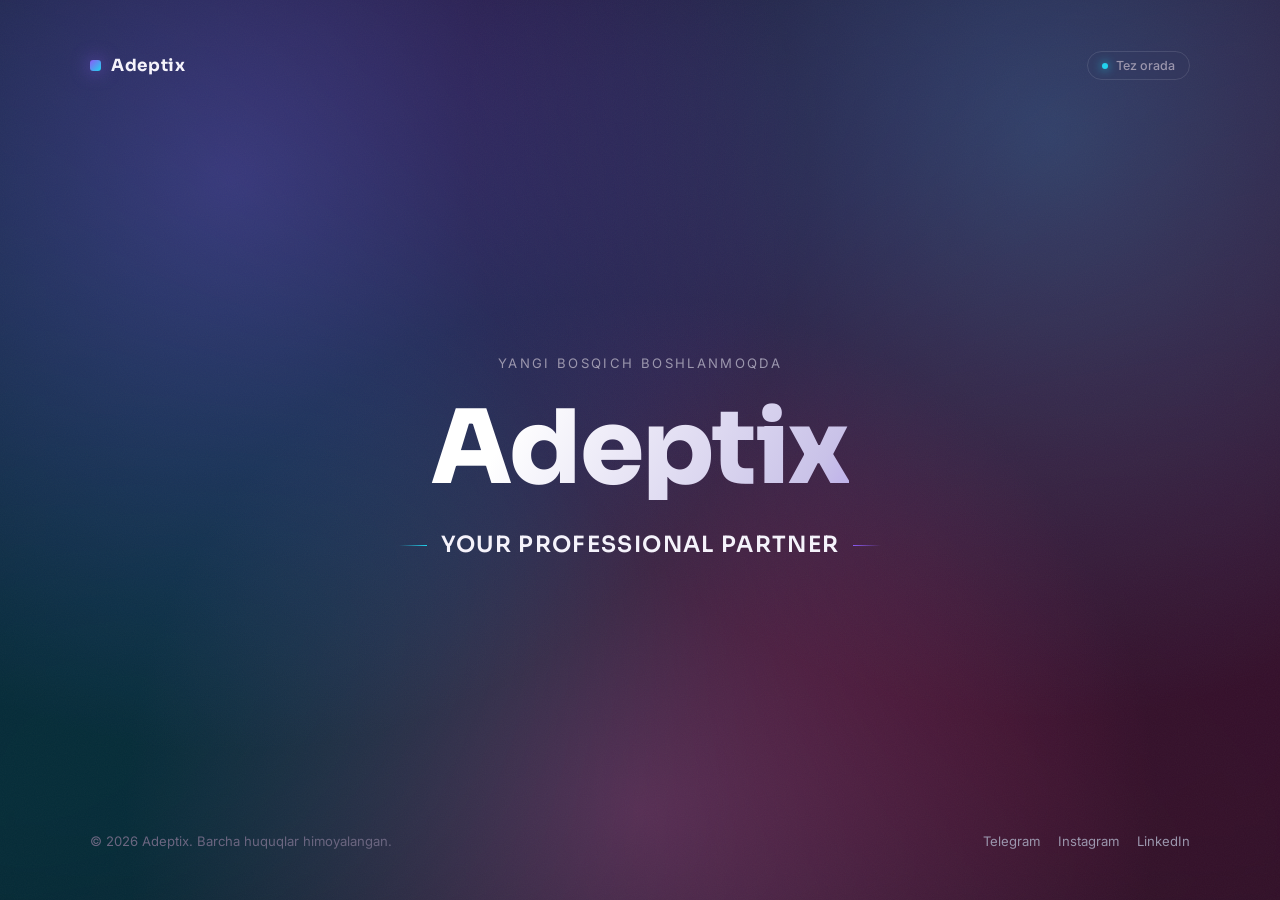
==== coming-soon.html @ 7b070b19 "Shohruh Rasulov shaxsiy sahifasi - asosiy sahifa; coming-soon.html saqlab qolindi" ====
<!DOCTYPE html>
<html lang="uz">
<head>
<meta charset="UTF-8">
<meta name="viewport" content="width=device-width, initial-scale=1.0">
<title>Adeptix — Tez orada</title>
<meta name="description" content="Adeptix — Your Professional Partner. Tez orada ishga tushadi.">
<link rel="preconnect" href="https://fonts.googleapis.com">
<link rel="preconnect" href="https://fonts.gstatic.com" crossorigin>
<link href="https://fonts.googleapis.com/css2?family=Sora:wght@400;600;700;800&family=Inter:wght@400;500;600&display=swap" rel="stylesheet">
<style>
  :root{
    --bg: #07060c;
    --bg-2: #0d0b16;
    --violet: #8b5cf6;
    --magenta: #ec4899;
    --cyan: #22d3ee;
    --ink: #f5f3fb;
    --muted: #9b96ad;
    --line: rgba(245,243,251,0.12);
  }

  *{ box-sizing:border-box; margin:0; padding:0; }

  html{ scroll-behavior:smooth; }

  body{
    background: var(--bg);
    color: var(--ink);
    font-family: 'Inter', sans-serif;
    min-height:100vh;
    overflow-x:hidden;
    position:relative;
  }

  /* ambient gradient mesh */
  .mesh{
    position:fixed;
    inset:0;
    z-index:0;
    overflow:hidden;
    background:
      radial-gradient(circle at 18% 20%, rgba(139,92,246,0.35), transparent 45%),
      radial-gradient(circle at 82% 15%, rgba(34,211,238,0.28), transparent 45%),
      radial-gradient(circle at 50% 90%, rgba(236,72,153,0.30), transparent 50%),
      var(--bg);
  }

  .mesh::before{
    content:"";
    position:absolute;
    inset:-20%;
    background: conic-gradient(from 0deg at 50% 50%, var(--violet), var(--magenta), var(--cyan), var(--violet));
    filter: blur(120px) saturate(140%);
    opacity:0.18;
    animation: spin 26s linear infinite;
  }

  @keyframes spin{
    to{ transform: rotate(360deg); }
  }

  .grain{
    position:fixed;
    inset:0;
    z-index:1;
    pointer-events:none;
    opacity:0.04;
    background-image:url("data:image/svg+xml,%3Csvg xmlns='http://www.w3.org/2000/svg' width='120' height='120'%3E%3Cfilter id='n'%3E%3CfeTurbulence type='fractalNoise' baseFrequency='0.9' numOctaves='2' stitchTiles='stitch'/%3E%3C/filter%3E%3Crect width='100%25' height='100%25' filter='url(%23n)'/%3E%3C/svg%3E");
  }

  .wrap{
    position:relative;
    z-index:2;
    min-height:100vh;
    display:flex;
    flex-direction:column;
    align-items:center;
    justify-content:space-between;
    padding: clamp(24px, 4vw, 56px);
  }

  header{
    width:100%;
    max-width:1100px;
    display:flex;
    align-items:center;
    justify-content:space-between;
  }

  .logo{
    font-family:'Sora', sans-serif;
    font-weight:700;
    font-size:1.05rem;
    letter-spacing:0.04em;
    display:flex;
    align-items:center;
    gap:10px;
  }

  .logo-mark{
    width:11px;
    height:11px;
    border-radius:3px;
    background: linear-gradient(135deg, var(--violet), var(--cyan));
    box-shadow: 0 0 18px rgba(139,92,246,0.7);
  }

  .status-pill{
    font-family:'Inter', sans-serif;
    font-size:0.78rem;
    font-weight:500;
    color: var(--muted);
    border:1px solid var(--line);
    border-radius:999px;
    padding:6px 14px;
    display:flex;
    align-items:center;
    gap:8px;
    backdrop-filter: blur(6px);
  }

  .dot{
    width:6px; height:6px;
    border-radius:50%;
    background: var(--cyan);
    box-shadow: 0 0 10px var(--cyan);
    animation: pulse 1.8s ease-in-out infinite;
  }

  @keyframes pulse{
    0%,100%{ opacity:1; transform:scale(1); }
    50%{ opacity:0.4; transform:scale(0.7); }
  }

  main{
    flex:1;
    display:flex;
    flex-direction:column;
    align-items:center;
    justify-content:center;
    text-align:center;
    max-width:780px;
    padding: 40px 0;
  }

  .eyebrow{
    font-size:0.82rem;
    letter-spacing:0.18em;
    text-transform:uppercase;
    color: var(--muted);
    margin-bottom:28px;
    opacity:0;
    animation: rise 0.8s ease forwards 0.1s;
  }

  h1{
    font-family:'Sora', sans-serif;
    font-weight:800;
    font-size: clamp(3rem, 10vw, 6.4rem);
    line-height:0.98;
    letter-spacing:-0.02em;
    background: linear-gradient(120deg, #ffffff 10%, #c9c2e8 45%, #8b5cf6 70%, #22d3ee 100%);
    -webkit-background-clip:text;
    background-clip:text;
    color:transparent;
    background-size:200% 200%;
    animation: rise 0.9s ease forwards 0.25s, sheen 7s ease-in-out infinite 1.2s;
    opacity:0;
  }

  .slogan{
    margin-top:30px;
    font-family:'Sora', sans-serif;
    font-weight:600;
    font-size: clamp(1.05rem, 2.4vw, 1.4rem);
    letter-spacing:0.06em;
    text-transform:uppercase;
    color: var(--ink);
    opacity:0;
    animation: rise 0.8s ease forwards 0.4s;
  }

  .slogan::before,
  .slogan::after{
    content:"";
    display:inline-block;
    width:28px;
    height:1px;
    background: linear-gradient(90deg, transparent, var(--cyan));
    vertical-align:middle;
    margin-right:14px;
  }

  .slogan::after{
    background: linear-gradient(90deg, var(--violet), transparent);
    margin-right:0;
    margin-left:14px;
  }

  @keyframes rise{
    from{ opacity:0; transform: translateY(16px); }
    to{ opacity:1; transform: translateY(0); }
  }

  @keyframes sheen{
    0%,100%{ background-position: 0% 50%; }
    50%{ background-position: 100% 50%; }
  }

  a:focus-visible{
    outline: 2px solid var(--cyan);
    outline-offset: 3px;
  }

  footer{
    width:100%;
    max-width:1100px;
    display:flex;
    align-items:center;
    justify-content:space-between;
    gap:16px;
    flex-wrap:wrap;
    font-size:0.82rem;
    color:#6b6680;
  }

  .socials{
    display:flex;
    gap:18px;
  }

  .socials a{
    color: var(--muted);
    text-decoration:none;
    transition: color 0.2s ease;
  }

  .socials a:hover{ color: var(--ink); }

  @media (max-width: 560px){
    footer{ justify-content:center; text-align:center; flex-direction:column; }
  }

  @media (prefers-reduced-motion: reduce){
    *, *::before{ animation: none !important; transition:none !important; }
    h1, .slogan, .eyebrow{ opacity:1; transform:none; }
  }
</style>
</head>
<body>

  <div class="mesh"></div>
  <div class="grain"></div>

  <div class="wrap">
    <header>
      <div class="logo">
        <span class="logo-mark"></span>
        Adeptix
      </div>
      <div class="status-pill">
        <span class="dot"></span>
        Tez orada
      </div>
    </header>

    <main>
      <p class="eyebrow">Yangi bosqich boshlanmoqda</p>
      <h1>Adeptix</h1>
      <p class="slogan">Your Professional Partner</p>
    </main>

    <footer>
      <span>© 2026 Adeptix. Barcha huquqlar himoyalangan.</span>
      <div class="socials">
        <a href="#" aria-label="Telegram">Telegram</a>
        <a href="#" aria-label="Instagram">Instagram</a>
        <a href="#" aria-label="LinkedIn">LinkedIn</a>
      </div>
    </footer>
  </div>

</body>
</html>
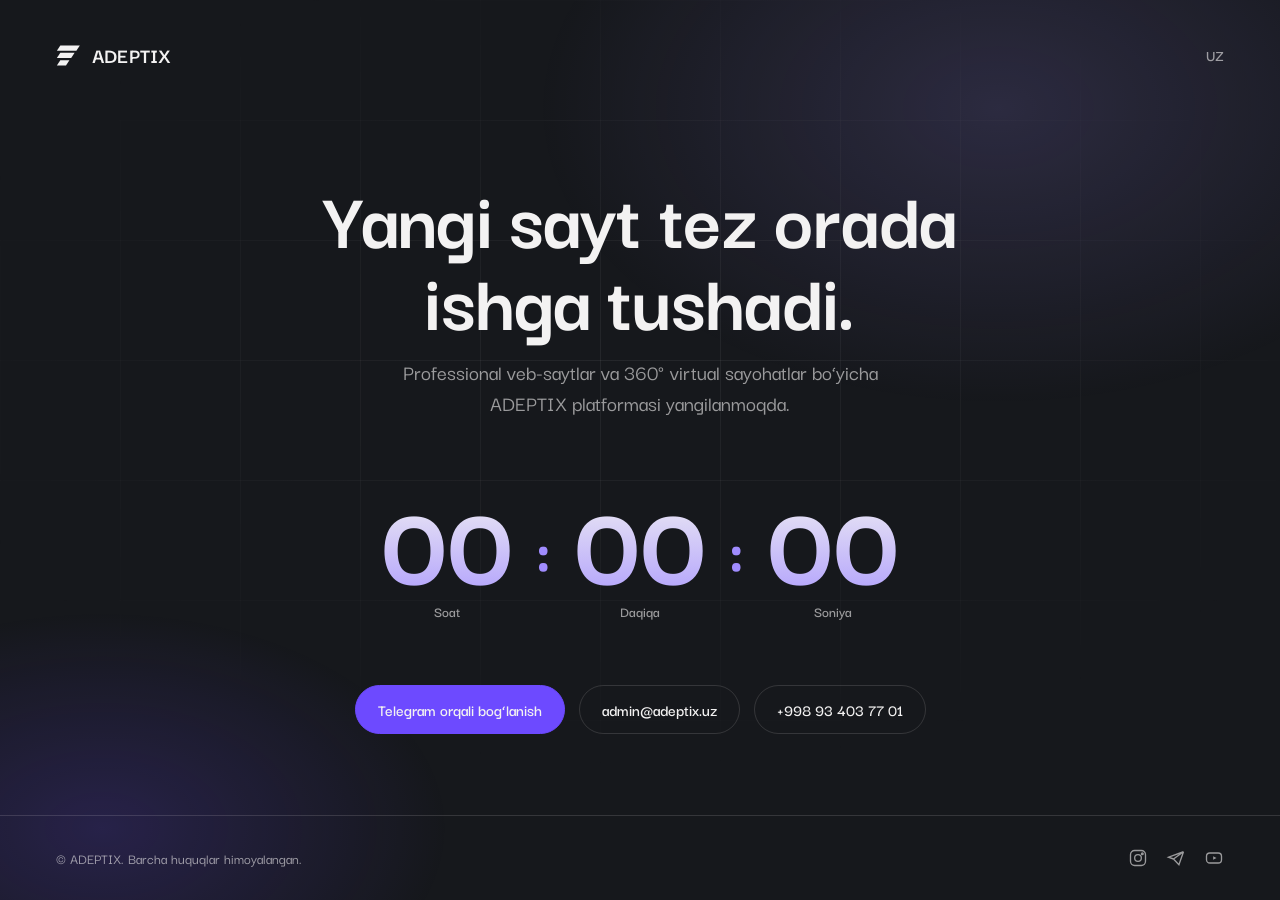
==== commit bf576404: "Coming soon sahifasiga 24 soatlik teskari hisoblagich qo'shildi, brend ranglariga moslashtirildi" ====
--- a/coming-soon.html
+++ b/coming-soon.html
@@ -3,283 +3,355 @@
 <head>
 <meta charset="UTF-8">
 <meta name="viewport" content="width=device-width, initial-scale=1.0">
-<title>Adeptix — Tez orada</title>
-<meta name="description" content="Adeptix — Your Professional Partner. Tez orada ishga tushadi.">
+<title>ADEPTIX — Tez orada</title>
+<meta name="description" content="ADEPTIX — professional veb-saytlar va 360° virtual sayohatlar studiyasi. Yangi platformamiz tez orada ishga tushadi.">
+<meta name="robots" content="noindex, follow">
+
+<meta property="og:title" content="ADEPTIX — Tez orada">
+<meta property="og:description" content="Professional veb-saytlar va 360° virtual sayohatlar studiyasi. Tez orada ishga tushamiz.">
+<meta property="og:type" content="website">
+<meta name="twitter:card" content="summary">
+
+<link rel="icon" type="image/svg+xml" href="favicon.svg">
+
 <link rel="preconnect" href="https://fonts.googleapis.com">
 <link rel="preconnect" href="https://fonts.gstatic.com" crossorigin>
-<link href="https://fonts.googleapis.com/css2?family=Sora:wght@400;600;700;800&family=Inter:wght@400;500;600&display=swap" rel="stylesheet">
+<link href="https://fonts.googleapis.com/css2?family=Darker+Grotesque:wght@400;500;600;700;800&display=swap" rel="stylesheet">
+
 <style>
   :root{
-    --bg: #07060c;
-    --bg-2: #0d0b16;
-    --violet: #8b5cf6;
-    --magenta: #ec4899;
-    --cyan: #22d3ee;
-    --ink: #f5f3fb;
-    --muted: #9b96ad;
-    --line: rgba(245,243,251,0.12);
-  }
-
-  *{ box-sizing:border-box; margin:0; padding:0; }
-
-  html{ scroll-behavior:smooth; }
+    --purple: #6D4AFF;
+    --purple-light: #A08CFF;
+    --ink: #16181C;
+    --paper: #F3F2F2;
+    --line: rgba(243,242,242,0.14);
+    --muted: rgba(243,242,242,0.6);
+  }
+
+  *{ box-sizing: border-box; }
+
+  html,body{
+    margin:0;
+    padding:0;
+    height:100%;
+    background: var(--ink);
+    color: var(--paper);
+    font-family: "Darker Grotesque", sans-serif;
+    -webkit-font-smoothing: antialiased;
+  }
 
   body{
-    background: var(--bg);
+    min-height: 100dvh;
+    display:flex;
+    flex-direction: column;
+    position: relative;
+    overflow-x: hidden;
+  }
+
+  /* Ambient backdrop: a single quiet gradient field, no motion beyond one slow drift */
+  .field{
+    position: fixed;
+    inset: 0;
+    z-index: 0;
+    pointer-events: none;
+    background:
+      radial-gradient(60% 55% at 78% 12%, rgba(160,140,255,0.16), transparent 60%),
+      radial-gradient(45% 40% at 8% 92%, rgba(109,74,255,0.20), transparent 60%);
+    animation: drift 24s ease-in-out infinite alternate;
+  }
+
+  @keyframes drift{
+    from{ transform: translate3d(0,0,0); }
+    to{ transform: translate3d(0, -1.5%, 0); }
+  }
+
+  .grid-lines{
+    position: fixed;
+    inset: 0;
+    z-index: 0;
+    pointer-events: none;
+    opacity: 0.5;
+    background-image:
+      linear-gradient(var(--line) 1px, transparent 1px),
+      linear-gradient(90deg, var(--line) 1px, transparent 1px);
+    background-size: 120px 120px;
+    -webkit-mask-image: radial-gradient(75% 60% at 50% 40%, black, transparent 78%);
+            mask-image: radial-gradient(75% 60% at 50% 40%, black, transparent 78%);
+  }
+
+  header{
+    position: relative;
+    z-index: 2;
+    display:flex;
+    align-items:center;
+    justify-content: space-between;
+    padding: clamp(20px, 4vw, 40px) clamp(20px, 5vw, 56px);
+  }
+
+  .brand{
+    display:flex;
+    align-items:center;
+    gap:10px;
+  }
+
+  .brand svg{ width: 26px; height: 26px; display:block; }
+
+  .wordmark{
+    font-weight: 700;
+    font-size: 22px;
+    letter-spacing: 0.01em;
+  }
+
+  .lang{
+    font-size: 16px;
+    color: var(--muted);
+    font-weight: 600;
+  }
+
+  main{
+    position: relative;
+    z-index: 2;
+    flex: 1;
+    display:flex;
+    align-items:center;
+    justify-content:center;
+    padding: 24px clamp(20px, 6vw, 56px) 40px;
+  }
+
+  .content{
+    width: 100%;
+    max-width: 760px;
+    text-align:center;
+    display:flex;
+    flex-direction:column;
+    align-items:center;
+  }
+
+  h1{
+    margin: 0;
+    font-weight: 700;
+    line-height: 0.98;
+    font-size: clamp(40px, 7.5vw, 84px);
+    letter-spacing: -0.01em;
+  }
+
+  .sub{
+    margin: 18px 0 0;
+    max-width: 46ch;
+    font-size: clamp(18px, 2.1vw, 22px);
+    line-height: 1.4;
+    color: var(--muted);
+    font-weight: 500;
+  }
+
+  .countdown{
+    margin-top: clamp(40px, 6vw, 64px);
+    display:flex;
+    align-items: baseline;
+    gap: clamp(10px, 2vw, 22px);
+  }
+
+  .unit{
+    display:flex;
+    flex-direction: column;
+    align-items:center;
+    min-width: clamp(78px, 12vw, 118px);
+  }
+
+  .unit span{
+    font-weight: 800;
+    font-size: clamp(56px, 11vw, 118px);
+    line-height: 0.95;
+    font-variant-numeric: tabular-nums;
+    background: linear-gradient(180deg, var(--paper) 0%, var(--purple-light) 130%);
+    -webkit-background-clip: text;
+    background-clip: text;
+    color: transparent;
+  }
+
+  .unit label{
+    margin-top: 6px;
+    font-size: clamp(13px, 1.4vw, 15px);
+    font-weight: 600;
+    color: var(--muted);
+  }
+
+  .sep{
+    font-weight: 700;
+    font-size: clamp(36px, 7vw, 72px);
+    color: var(--purple-light);
+    transform: translateY(-10px);
+  }
+
+  .contact{
+    margin-top: clamp(44px, 6vw, 64px);
+    display:flex;
+    flex-wrap: wrap;
+    gap: 14px;
+    justify-content:center;
+  }
+
+  .contact a{
+    display:inline-flex;
+    align-items:center;
+    gap:8px;
+    padding: 12px 22px;
+    border-radius: 999px;
+    text-decoration:none;
+    font-weight: 600;
+    font-size: 17px;
+    border: 1px solid var(--line);
+    color: var(--paper);
+    transition: border-color .2s ease, background-color .2s ease;
+  }
+
+  .contact a.primary{
+    background: var(--purple);
+    border-color: var(--purple);
+  }
+
+  .contact a.primary:hover{
+    background: var(--purple-light);
+    border-color: var(--purple-light);
     color: var(--ink);
-    font-family: 'Inter', sans-serif;
-    min-height:100vh;
-    overflow-x:hidden;
-    position:relative;
-  }
-
-  /* ambient gradient mesh */
-  .mesh{
-    position:fixed;
-    inset:0;
-    z-index:0;
-    overflow:hidden;
-    background:
-      radial-gradient(circle at 18% 20%, rgba(139,92,246,0.35), transparent 45%),
-      radial-gradient(circle at 82% 15%, rgba(34,211,238,0.28), transparent 45%),
-      radial-gradient(circle at 50% 90%, rgba(236,72,153,0.30), transparent 50%),
-      var(--bg);
-  }
-
-  .mesh::before{
-    content:"";
-    position:absolute;
-    inset:-20%;
-    background: conic-gradient(from 0deg at 50% 50%, var(--violet), var(--magenta), var(--cyan), var(--violet));
-    filter: blur(120px) saturate(140%);
-    opacity:0.18;
-    animation: spin 26s linear infinite;
-  }
-
-  @keyframes spin{
-    to{ transform: rotate(360deg); }
-  }
-
-  .grain{
-    position:fixed;
-    inset:0;
-    z-index:1;
-    pointer-events:none;
-    opacity:0.04;
-    background-image:url("data:image/svg+xml,%3Csvg xmlns='http://www.w3.org/2000/svg' width='120' height='120'%3E%3Cfilter id='n'%3E%3CfeTurbulence type='fractalNoise' baseFrequency='0.9' numOctaves='2' stitchTiles='stitch'/%3E%3C/filter%3E%3Crect width='100%25' height='100%25' filter='url(%23n)'/%3E%3C/svg%3E");
-  }
-
-  .wrap{
-    position:relative;
-    z-index:2;
-    min-height:100vh;
-    display:flex;
-    flex-direction:column;
-    align-items:center;
-    justify-content:space-between;
-    padding: clamp(24px, 4vw, 56px);
-  }
-
-  header{
-    width:100%;
-    max-width:1100px;
-    display:flex;
-    align-items:center;
-    justify-content:space-between;
-  }
-
-  .logo{
-    font-family:'Sora', sans-serif;
-    font-weight:700;
-    font-size:1.05rem;
-    letter-spacing:0.04em;
-    display:flex;
-    align-items:center;
-    gap:10px;
-  }
-
-  .logo-mark{
-    width:11px;
-    height:11px;
-    border-radius:3px;
-    background: linear-gradient(135deg, var(--violet), var(--cyan));
-    box-shadow: 0 0 18px rgba(139,92,246,0.7);
-  }
-
-  .status-pill{
-    font-family:'Inter', sans-serif;
-    font-size:0.78rem;
-    font-weight:500;
-    color: var(--muted);
-    border:1px solid var(--line);
-    border-radius:999px;
-    padding:6px 14px;
-    display:flex;
-    align-items:center;
-    gap:8px;
-    backdrop-filter: blur(6px);
-  }
-
-  .dot{
-    width:6px; height:6px;
-    border-radius:50%;
-    background: var(--cyan);
-    box-shadow: 0 0 10px var(--cyan);
-    animation: pulse 1.8s ease-in-out infinite;
-  }
-
-  @keyframes pulse{
-    0%,100%{ opacity:1; transform:scale(1); }
-    50%{ opacity:0.4; transform:scale(0.7); }
-  }
-
-  main{
-    flex:1;
-    display:flex;
-    flex-direction:column;
-    align-items:center;
-    justify-content:center;
-    text-align:center;
-    max-width:780px;
-    padding: 40px 0;
-  }
-
-  .eyebrow{
-    font-size:0.82rem;
-    letter-spacing:0.18em;
-    text-transform:uppercase;
-    color: var(--muted);
-    margin-bottom:28px;
-    opacity:0;
-    animation: rise 0.8s ease forwards 0.1s;
-  }
-
-  h1{
-    font-family:'Sora', sans-serif;
-    font-weight:800;
-    font-size: clamp(3rem, 10vw, 6.4rem);
-    line-height:0.98;
-    letter-spacing:-0.02em;
-    background: linear-gradient(120deg, #ffffff 10%, #c9c2e8 45%, #8b5cf6 70%, #22d3ee 100%);
-    -webkit-background-clip:text;
-    background-clip:text;
-    color:transparent;
-    background-size:200% 200%;
-    animation: rise 0.9s ease forwards 0.25s, sheen 7s ease-in-out infinite 1.2s;
-    opacity:0;
-  }
-
-  .slogan{
-    margin-top:30px;
-    font-family:'Sora', sans-serif;
-    font-weight:600;
-    font-size: clamp(1.05rem, 2.4vw, 1.4rem);
-    letter-spacing:0.06em;
-    text-transform:uppercase;
-    color: var(--ink);
-    opacity:0;
-    animation: rise 0.8s ease forwards 0.4s;
-  }
-
-  .slogan::before,
-  .slogan::after{
-    content:"";
-    display:inline-block;
-    width:28px;
-    height:1px;
-    background: linear-gradient(90deg, transparent, var(--cyan));
-    vertical-align:middle;
-    margin-right:14px;
-  }
-
-  .slogan::after{
-    background: linear-gradient(90deg, var(--violet), transparent);
-    margin-right:0;
-    margin-left:14px;
-  }
-
-  @keyframes rise{
-    from{ opacity:0; transform: translateY(16px); }
-    to{ opacity:1; transform: translateY(0); }
-  }
-
-  @keyframes sheen{
-    0%,100%{ background-position: 0% 50%; }
-    50%{ background-position: 100% 50%; }
-  }
-
-  a:focus-visible{
-    outline: 2px solid var(--cyan);
-    outline-offset: 3px;
+  }
+
+  .contact a:not(.primary):hover{
+    border-color: var(--purple-light);
+    background: rgba(160,140,255,0.08);
   }
 
   footer{
-    width:100%;
-    max-width:1100px;
-    display:flex;
-    align-items:center;
-    justify-content:space-between;
-    gap:16px;
-    flex-wrap:wrap;
-    font-size:0.82rem;
-    color:#6b6680;
+    position: relative;
+    z-index: 2;
+    display:flex;
+    align-items:center;
+    justify-content: space-between;
+    gap: 16px;
+    flex-wrap: wrap;
+    padding: clamp(20px, 4vw, 32px) clamp(20px, 5vw, 56px);
+    border-top: 1px solid var(--line);
+  }
+
+  .copyright{
+    font-size: 15px;
+    color: var(--muted);
+    font-weight: 500;
   }
 
   .socials{
     display:flex;
-    gap:18px;
+    gap: 18px;
   }
 
   .socials a{
     color: var(--muted);
-    text-decoration:none;
-    transition: color 0.2s ease;
-  }
-
-  .socials a:hover{ color: var(--ink); }
-
-  @media (max-width: 560px){
-    footer{ justify-content:center; text-align:center; flex-direction:column; }
-  }
+    display:flex;
+    transition: color .2s ease;
+  }
+
+  .socials a:hover{ color: var(--paper); }
+
+  .socials svg{ width: 20px; height: 20px; }
 
   @media (prefers-reduced-motion: reduce){
-    *, *::before{ animation: none !important; transition:none !important; }
-    h1, .slogan, .eyebrow{ opacity:1; transform:none; }
+    .field{ animation: none; }
   }
 </style>
 </head>
 <body>
 
-  <div class="mesh"></div>
-  <div class="grain"></div>
-
-  <div class="wrap">
-    <header>
-      <div class="logo">
-        <span class="logo-mark"></span>
-        Adeptix
+<div class="field" aria-hidden="true"></div>
+<div class="grid-lines" aria-hidden="true"></div>
+
+<header>
+  <div class="brand">
+    <svg viewBox="0 0 120 120" fill="#F3F2F2" aria-hidden="true">
+      <path d="M20 16 L110 16 L94 40 L4 40 Z"></path>
+      <path d="M20 50 L86 50 L70 74 L4 74 Z"></path>
+      <path d="M20 84 L62 84 L46 108 L4 108 Z"></path>
+    </svg>
+    <span class="wordmark">ADEPTIX</span>
+  </div>
+  <span class="lang">UZ</span>
+</header>
+
+<main>
+  <div class="content">
+    <h1>Yangi sayt tez orada ishga tushadi.</h1>
+    <p class="sub">Professional veb-saytlar va 360° virtual sayohatlar bo‘yicha ADEPTIX platformasi yangilanmoqda.</p>
+
+    <div class="countdown" role="timer" aria-live="polite" aria-label="Ishga tushishga qolgan vaqt">
+      <div class="unit">
+        <span id="hh">24</span>
+        <label>Soat</label>
       </div>
-      <div class="status-pill">
-        <span class="dot"></span>
-        Tez orada
+      <span class="sep">:</span>
+      <div class="unit">
+        <span id="mm">00</span>
+        <label>Daqiqa</label>
       </div>
-    </header>
-
-    <main>
-      <p class="eyebrow">Yangi bosqich boshlanmoqda</p>
-      <h1>Adeptix</h1>
-      <p class="slogan">Your Professional Partner</p>
-    </main>
-
-    <footer>
-      <span>© 2026 Adeptix. Barcha huquqlar himoyalangan.</span>
-      <div class="socials">
-        <a href="#" aria-label="Telegram">Telegram</a>
-        <a href="#" aria-label="Instagram">Instagram</a>
-        <a href="#" aria-label="LinkedIn">LinkedIn</a>
+      <span class="sep">:</span>
+      <div class="unit">
+        <span id="ss">00</span>
+        <label>Soniya</label>
       </div>
-    </footer>
+    </div>
+
+    <div class="contact">
+      <a class="primary" href="https://t.me/adeptix_admin" target="_blank" rel="noopener">Telegram orqali bog‘lanish</a>
+      <a href="mailto:admin@adeptix.uz">admin@adeptix.uz</a>
+      <a href="tel:+998934037701">+998 93 403 77 01</a>
+    </div>
   </div>
+</main>
+
+<footer>
+  <span class="copyright">© ADEPTIX. Barcha huquqlar himoyalangan.</span>
+  <div class="socials">
+    <a href="https://www.instagram.com/adeptix_uz/" target="_blank" rel="noopener" aria-label="Instagram">
+      <svg viewBox="0 0 24 24" fill="none" stroke="currentColor" stroke-width="1.6"><rect x="3" y="3" width="18" height="18" rx="5"></rect><circle cx="12" cy="12" r="4"></circle><circle cx="17.2" cy="6.8" r="1"></circle></svg>
+    </a>
+    <a href="https://t.me/adeptix_uz" target="_blank" rel="noopener" aria-label="Telegram">
+      <svg viewBox="0 0 24 24" fill="none" stroke="currentColor" stroke-width="1.6"><path d="M21 4.5 3 11l6 2.2M21 4.5 15.5 20l-6.5-6.8M21 4.5 9 13.2"></path></svg>
+    </a>
+    <a href="https://www.youtube.com/@adeptix_uz" target="_blank" rel="noopener" aria-label="YouTube">
+      <svg viewBox="0 0 24 24" fill="none" stroke="currentColor" stroke-width="1.6"><rect x="3" y="6" width="18" height="12" rx="4"></rect><path d="M11 9.8 15 12l-4 2.2z" fill="currentColor" stroke="none"></path></svg>
+    </a>
+  </div>
+</footer>
+
+<script>
+  // Fixed 24-hour launch target, set once so every visitor counts down to the same moment.
+  var LAUNCH_AT = new Date("2026-09-05T13:07:26Z").getTime();
+
+  var hhEl = document.getElementById('hh');
+  var mmEl = document.getElementById('mm');
+  var ssEl = document.getElementById('ss');
+
+  function pad(n){ return String(n).padStart(2, '0'); }
+
+  function tick(){
+    var diff = LAUNCH_AT - Date.now();
+    if (diff <= 0){
+      hhEl.textContent = '00';
+      mmEl.textContent = '00';
+      ssEl.textContent = '00';
+      clearInterval(timer);
+      return;
+    }
+    var totalSeconds = Math.floor(diff / 1000);
+    var h = Math.floor(totalSeconds / 3600);
+    var m = Math.floor((totalSeconds % 3600) / 60);
+    var s = totalSeconds % 60;
+    hhEl.textContent = pad(h);
+    mmEl.textContent = pad(m);
+    ssEl.textContent = pad(s);
+  }
+
+  tick();
+  var timer = setInterval(tick, 1000);
+</script>
 
 </body>
 </html>
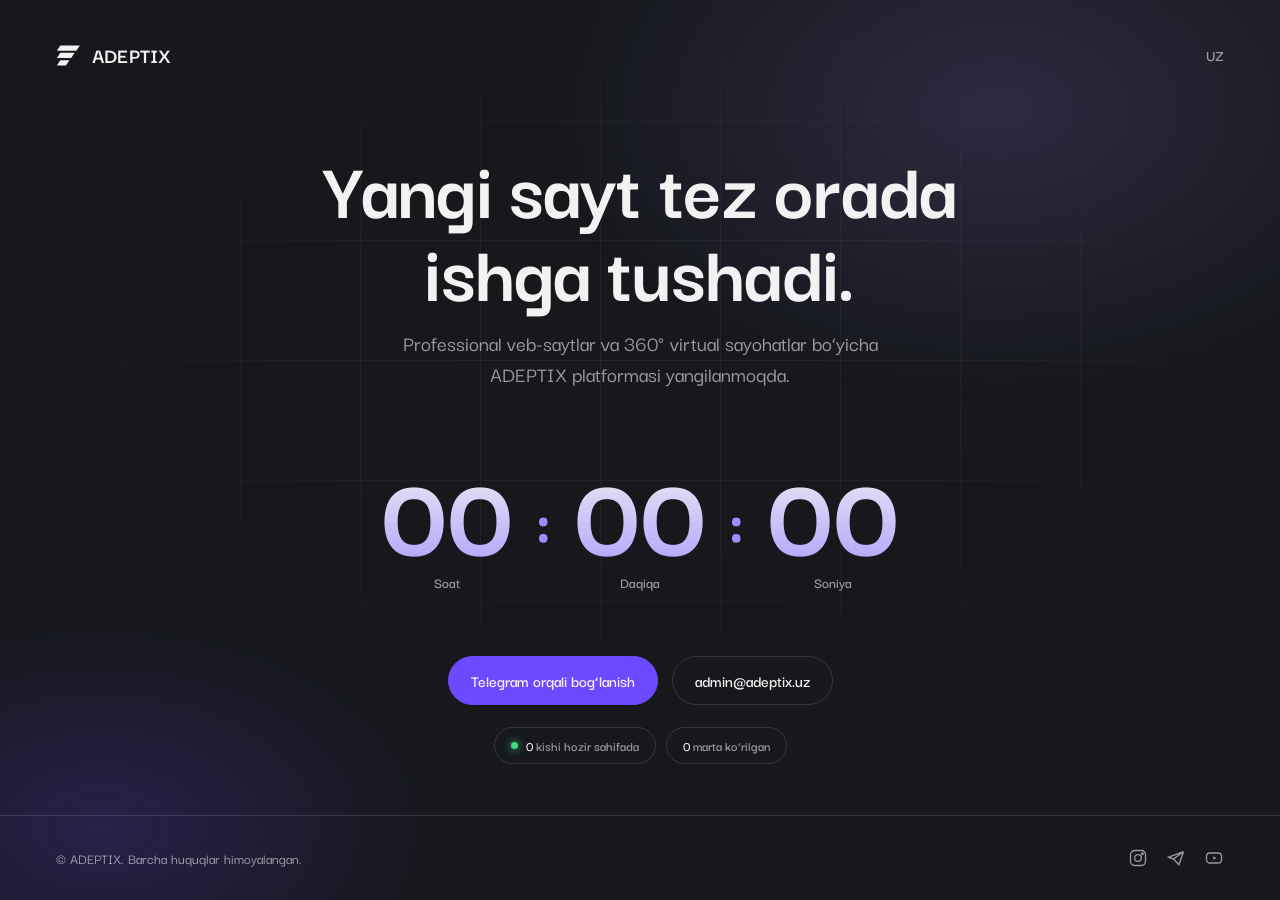
==== commit 26185311: "Telefon raqami olib tashlandi; onlayn foydalanuvchi va tashriflar sonini real hisoblovchi (Abacus AP" ====
--- a/coming-soon.html
+++ b/coming-soon.html
@@ -221,6 +221,41 @@
     background: rgba(160,140,255,0.08);
   }
 
+  .stats{
+    margin-top: 22px;
+    display:flex;
+    flex-wrap: wrap;
+    gap: 10px;
+    justify-content:center;
+  }
+
+  .stat{
+    display:inline-flex;
+    align-items:center;
+    gap:8px;
+    padding: 8px 16px;
+    border-radius: 999px;
+    border: 1px solid var(--line);
+    font-size: 14px;
+    font-weight: 600;
+    color: var(--muted);
+  }
+
+  .stat span span{ color: var(--paper); }
+
+  .dot-live{
+    width:7px; height:7px;
+    border-radius:50%;
+    background: #3ddc84;
+    box-shadow: 0 0 8px #3ddc84;
+    animation: livepulse 1.8s ease-in-out infinite;
+  }
+
+  @keyframes livepulse{
+    0%,100%{ opacity:1; transform:scale(1); }
+    50%{ opacity:0.45; transform:scale(0.7); }
+  }
+
   footer{
     position: relative;
     z-index: 2;
@@ -256,6 +291,7 @@
 
   @media (prefers-reduced-motion: reduce){
     .field{ animation: none; }
+    .dot-live{ animation: none; }
   }
 </style>
 </head>
@@ -301,7 +337,16 @@
     <div class="contact">
       <a class="primary" href="https://t.me/adeptix_admin" target="_blank" rel="noopener">Telegram orqali bog‘lanish</a>
       <a href="mailto:admin@adeptix.uz">admin@adeptix.uz</a>
-      <a href="tel:+998934037701">+998 93 403 77 01</a>
+    </div>
+
+    <div class="stats" id="stats" hidden>
+      <div class="stat" id="onlineStat">
+        <span class="dot-live" aria-hidden="true"></span>
+        <span><span id="onlineCount">0</span> kishi hozir sahifada</span>
+      </div>
+      <div class="stat" id="visitsStat">
+        <span><span id="totalVisits">0</span> marta ko‘rilgan</span>
+      </div>
     </div>
   </div>
 </main>
@@ -351,6 +396,89 @@
 
   tick();
   var timer = setInterval(tick, 1000);
+
+  // Live "online now" + total visit count.
+  // Real counters via Abacus (abacus.jasoncameron.dev) — a free, public, no-signup
+  // counting service. Nothing is fabricated: if the service can't be reached
+  // (network, ad-blocker, offline), the whole stats row stays hidden rather
+  // than showing a made-up number.
+  (function(){
+    var API = 'https://abacus.jasoncameron.dev';
+    var NS = 'adeptix.uz';
+    var statsEl = document.getElementById('stats');
+    var onlineEl = document.getElementById('onlineCount');
+    var totalEl = document.getElementById('totalVisits');
+    var joined = 0, left = 0, ready = false;
+
+    function fmt(n){
+      try { return n.toLocaleString('uz-UZ'); } catch(e){ return String(n); }
+    }
+
+    function renderOnline(){
+      var now = Math.max(1, joined - left);
+      onlineEl.textContent = fmt(now);
+    }
+
+    function safeJson(res){
+      if (!res.ok) throw new Error('bad status');
+      return res.json();
+    }
+
+    // Total pageviews: increments once per load, real cumulative count.
+    fetch(API + '/hit/' + NS + '/total_visits')
+      .then(safeJson)
+      .then(function(d){
+        totalEl.textContent = fmt(d.value);
+        statsEl.hidden = false;
+      })
+      .catch(function(){ /* leave stats hidden if this fails */ });
+
+    // "Online now": two plain counters (joined / left). Online = joined - left.
+    // Not a perfect live presence system, but every number in it is real.
+    function join(){
+      return fetch(API + '/hit/' + NS + '/online_joined', { keepalive: true })
+        .then(safeJson)
+        .then(function(d){ joined = d.value; if (ready) renderOnline(); });
+    }
+
+    function leave(){
+      fetch(API + '/hit/' + NS + '/online_left', { keepalive: true }).catch(function(){});
+    }
+
+    Promise.all([
+      join(),
+      fetch(API + '/get/' + NS + '/online_left').then(function(res){
+        return res.ok ? res.json() : { value: 0 };
+      }).then(function(d){ left = d.value || 0; }).catch(function(){ left = 0; })
+    ]).then(function(){
+      ready = true;
+      renderOnline();
+      statsEl.hidden = false;
+    }).catch(function(){ /* leave stats hidden if this fails */ });
+
+    function refresh(){
+      Promise.all([
+        fetch(API + '/get/' + NS + '/online_joined').then(safeJson).catch(function(){ return null; }),
+        fetch(API + '/get/' + NS + '/online_left').then(function(res){
+          return res.ok ? res.json() : null;
+        }).catch(function(){ return null; })
+      ]).then(function(results){
+        if (results[0]) joined = results[0].value;
+        if (results[1]) left = results[1].value;
+        if (ready) renderOnline();
+      });
+    }
+    setInterval(refresh, 20000);
+
+    window.addEventListener('pagehide', leave);
+    document.addEventListener('visibilitychange', function(){
+      if (document.visibilityState === 'hidden') {
+        leave();
+      } else if (document.visibilityState === 'visible' && ready) {
+        join();
+      }
+    });
+  })();
 </script>
 
 </body>
